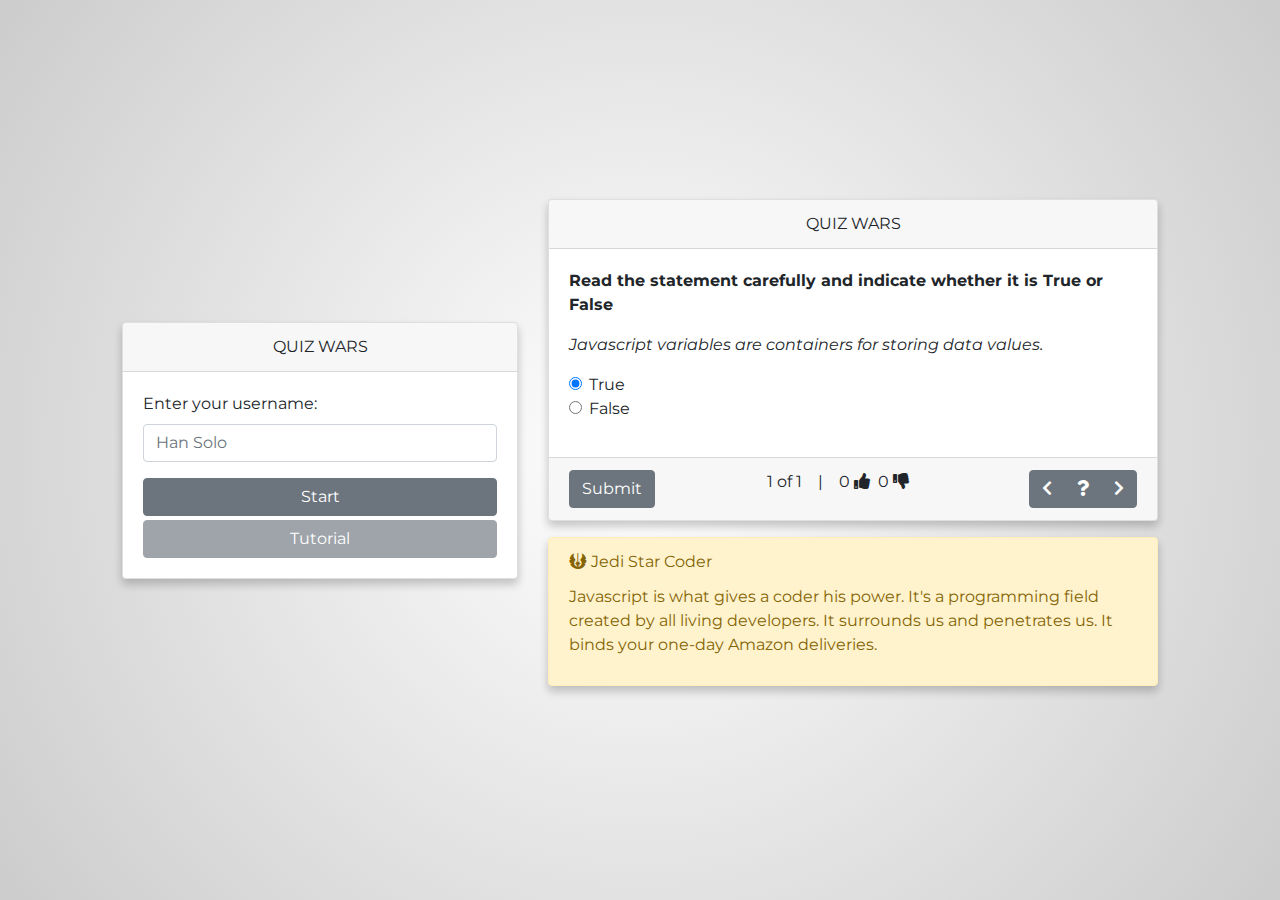
==== index.html @ 3e43fd4e "Add files via upload" ====
<!DOCTYPE html>
<html lang="en">
	<head>
		<!-- Required meta tags -->
		<meta charset="utf-8" />
		<meta name="viewport" content="width=device-width, initial-scale=1, shrink-to-fit=no" />

		<!-- Bootstrap CSS -->
		<link
			rel="stylesheet"
			href="https://stackpath.bootstrapcdn.com/bootstrap/4.4.1/css/bootstrap.min.css"
			integrity="sha384-Vkoo8x4CGsO3+Hhxv8T/Q5PaXtkKtu6ug5TOeNV6gBiFeWPGFN9MuhOf23Q9Ifjh"
			crossorigin="anonymous"
		/>

		<!-- Google Fonts -->
		<link href="https://fonts.googleapis.com/css?family=Montserrat&display=swap" rel="stylesheet" />

		<!-- Font Awesome -->
		<link href="https://cdnjs.cloudflare.com/ajax/libs/font-awesome/5.13.0/css/all.min.css" rel="stylesheet" />

		<!-- Quizzlet Stylesheet -->
		<link href="css/styles.css" rel="stylesheet" />

		<title>EDPS 6447 Summer 2020</title>
	</head>
	<body>
		<div class="container-fluid" style="height: 100vh;">
			<div class="row justify-content-center align-items-center h-100">
				<div id="sec_landing" class="col-8 col-md-6 col-lg-4">
					<div class="card">
						<div class="card-header">QUIZ WARS</div>
						<div class="card-body">
							<form>
								<label for="input_username">Enter your username: </label>
								<input id="input_username" class="form-control" type="text" placeholder="Han Solo">
							</form>
							<button id="btn_start" type="button" class="btn btn-secondary w-100 mt-3">Start</i></button>
							<button id="btn_tutorial" type="button" class="btn btn-secondary w-100 mt-1" disabled>Tutorial</i></button>
						</div>
					</div>
				</div>
				<div id="sec_quiz" class="col-10 col-md-8 col-lg-6">
					<div class="card">
						<div class="card-header">QUIZ WARS</div>
						<div class="card-body">
							<p class="font-weight-bold">Read the statement carefully and indicate whether it is True or False</p>
							<p id="text_statement" class="font-italic">Javascript variables are containers for storing data values.</p>
							<div class="form-check">
								<input class="form-check-input" type="radio" name="quizzlet_input" id="input_1" value="option1" checked />
								<label class="form-check-label" for="input_1">True</label>
							</div>
							<div class="form-check mb-3">
								<input class="form-check-input" type="radio" name="quizzlet_input" id="input_2" value="option2" />
								<label class="form-check-label" for="input_2">False</label>
							</div>
							<div id="cont_success" class="alert alert-success d-none" role="alert">
								Your answer is correct.
							</div>
							<div id="cont_danger" class="alert alert-danger d-none" role="alert">
								Your answer is incorrect.
							</div>
						</div>
						<div class="card-footer">
							<div class="d-flex justify-content-between">
								<button id="btn_submit" type="button" class="btn btn-secondary">Submit</button>
								<div>
									<span id="text_question_id">1</span> of <span id="text_question_total">1</span
									><span class="ml-3 mr-3">|</span><span id="text_question_correct">0</span
									><i class="fas fa-thumbs-up ml-1 mr-2"></i><span id="text_question_incorrect">0</span
									><i class="fas fa-thumbs-down ml-1 mr-2"></i>
								</div>
								<div class="btn-group" role="group" aria-label="Basic example">
									<button id="btn_previous" type="button" class="btn btn-secondary">
										<i class="fas fa-chevron-left"></i>
									</button>
									<button id="btn_hint" type="button" class="btn btn-secondary">
										<i class="fas fa-question"></i>
									</button>
									<button id="btn_next" type="button" class="btn btn-secondary"><i class="fas fa-chevron-right"></i></button>
								</div>
							</div>
						</div>
					</div>
					<div class="alert alert-warning mt-3">
						<span><i class="fas fa-jedi mb-3"></i> Jedi Star Coder</span>
						<p id="text_agent_dialogue">
							Javascript is what gives a coder his power. It's a programming field created by all living developers. It surrounds us and
							penetrates us. It binds your one-day Amazon deliveries.
						</p>
					</div>
				</div>
			</div>
		</div>

		<!-- Optional JavaScript -->
		<!-- jQuery first, then Popper.js, then Bootstrap JS -->
		<script
			src="https://code.jquery.com/jquery-3.4.1.slim.min.js"
			integrity="sha384-J6qa4849blE2+poT4WnyKhv5vZF5SrPo0iEjwBvKU7imGFAV0wwj1yYfoRSJoZ+n"
			crossorigin="anonymous"
		></script>
		<script
			src="https://cdn.jsdelivr.net/npm/popper.js@1.16.0/dist/umd/popper.min.js"
			integrity="sha384-Q6E9RHvbIyZFJoft+2mJbHaEWldlvI9IOYy5n3zV9zzTtmI3UksdQRVvoxMfooAo"
			crossorigin="anonymous"
		></script>
		<script
			src="https://stackpath.bootstrapcdn.com/bootstrap/4.4.1/js/bootstrap.min.js"
			integrity="sha384-wfSDF2E50Y2D1uUdj0O3uMBJnjuUD4Ih7YwaYd1iqfktj0Uod8GCExl3Og8ifwB6"
			crossorigin="anonymous"
		></script>	
        <script src="js/variable.js"></script>
	</body>
</html>
---- css/styles.css ----
* {
	font-family: "Montserrat", sans-serif;
}
body {
	background: rgb(255, 255, 255);
	background: radial-gradient(circle, rgba(255, 255, 255, 1) 0%, rgba(204, 204, 204, 1) 100%);
}
div.card,
div.alert-warning {
	box-shadow: 0 4px 8px 0 rgba(0, 0, 0, 0.1), 0 6px 10px 0 rgba(0, 0, 0, 0.12);
}
.card-header {
	text-align: center;
}
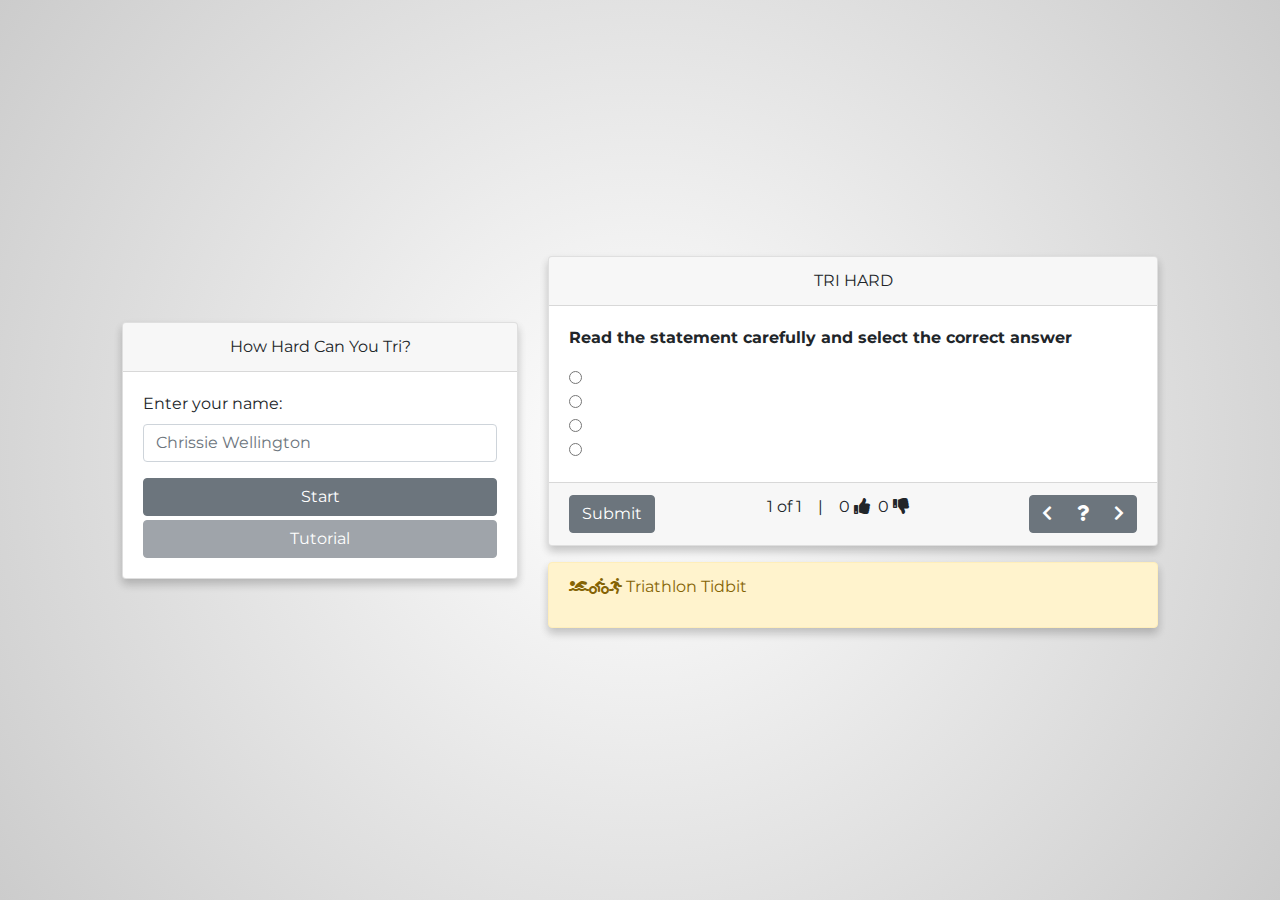
==== commit 3832cf7f: "Add files via upload" ====
--- a/index.html
+++ b/index.html
@@ -29,30 +29,38 @@
 			<div class="row justify-content-center align-items-center h-100">
 				<div id="sec_landing" class="col-8 col-md-6 col-lg-4">
 					<div class="card">
-						<div class="card-header">QUIZ WARS</div>
+						<div class="card-header">How Hard Can You Tri?</div>
 						<div class="card-body">
 							<form>
-								<label for="input_username">Enter your username: </label>
-								<input id="input_username" class="form-control" type="text" placeholder="Han Solo">
+								<label for="input_username">Enter your name: </label>
+								<input id="input_username" class="form-control" type="text" placeholder="Chrissie Wellington">
 							</form>
-							<button id="btn_start" type="button" class="btn btn-secondary w-100 mt-3">Start</i></button>
-							<button id="btn_tutorial" type="button" class="btn btn-secondary w-100 mt-1" disabled>Tutorial</i></button>
+							<button id="btn_start" type="button" class="btn btn-secondary w-100 mt-3">Start</button>
+							<button id="btn_tutorial" type="button" class="btn btn-secondary w-100 mt-1" disabled>Tutorial</button>
 						</div>
 					</div>
 				</div>
 				<div id="sec_quiz" class="col-10 col-md-8 col-lg-6">
 					<div class="card">
-						<div class="card-header">QUIZ WARS</div>
+						<div class="card-header">TRI HARD</div>
 						<div class="card-body">
-							<p class="font-weight-bold">Read the statement carefully and indicate whether it is True or False</p>
-							<p id="text_statement" class="font-italic">Javascript variables are containers for storing data values.</p>
+							<p class="font-weight-bold">Read the statement carefully and select the correct answer</p>
+							<p id="text_statement" class="font-italic"></p>
 							<div class="form-check">
-								<input class="form-check-input" type="radio" name="quizzlet_input" id="input_1" value="option1" checked />
-								<label class="form-check-label" for="input_1">True</label>
+								<input class="form-check-input" type="radio" name="quizzlet_input" id="input_1" value="option1" />
+								<label class="form-check-label" for="input_1"></label>
 							</div>
-							<div class="form-check mb-3">
-								<input class="form-check-input" type="radio" name="quizzlet_input" id="input_2" value="option2" />
-								<label class="form-check-label" for="input_2">False</label>
+                            <div class="form-check">
+								<input class="form-check-input" type="radio" name="quizzlet_input" id="input_2" value="option2"/>
+								<label class="form-check-label" for="input_2"></label>
+							</div>
+							<div class="form-check">
+								<input class="form-check-input" type="radio" name="quizzlet_input" id="input_3" value="option3" />
+								<label class="form-check-label" for="input_3"></label>
+							</div>
+                            <div class="form-check">
+								<input class="form-check-input" type="radio" name="quizzlet_input" id="input_4" value="option4" />
+								<label class="form-check-label" for="input_4"></label>
 							</div>
 							<div id="cont_success" class="alert alert-success d-none" role="alert">
 								Your answer is correct.
@@ -83,11 +91,8 @@
 						</div>
 					</div>
 					<div class="alert alert-warning mt-3">
-						<span><i class="fas fa-jedi mb-3"></i> Jedi Star Coder</span>
-						<p id="text_agent_dialogue">
-							Javascript is what gives a coder his power. It's a programming field created by all living developers. It surrounds us and
-							penetrates us. It binds your one-day Amazon deliveries.
-						</p>
+                        <span><i class="fas fa-swimmer"></i><i class="fas fa-biking"></i><i class="fas fa-running"></i> Triathlon Tidbit</span> 
+						<p id="text_agent_dialogue"></p>
 					</div>
 				</div>
 			</div>
@@ -109,7 +114,9 @@
 			src="https://stackpath.bootstrapcdn.com/bootstrap/4.4.1/js/bootstrap.min.js"
 			integrity="sha384-wfSDF2E50Y2D1uUdj0O3uMBJnjuUD4Ih7YwaYd1iqfktj0Uod8GCExl3Og8ifwB6"
 			crossorigin="anonymous"
-		></script>	
-        <script src="js/variable.js"></script>
+		></script>
+		<script src="js/variable.js"></script>
+		<script src="js/data.js"></script>
+        <script src="js/listener.js"></script>
 	</body>
 </html>
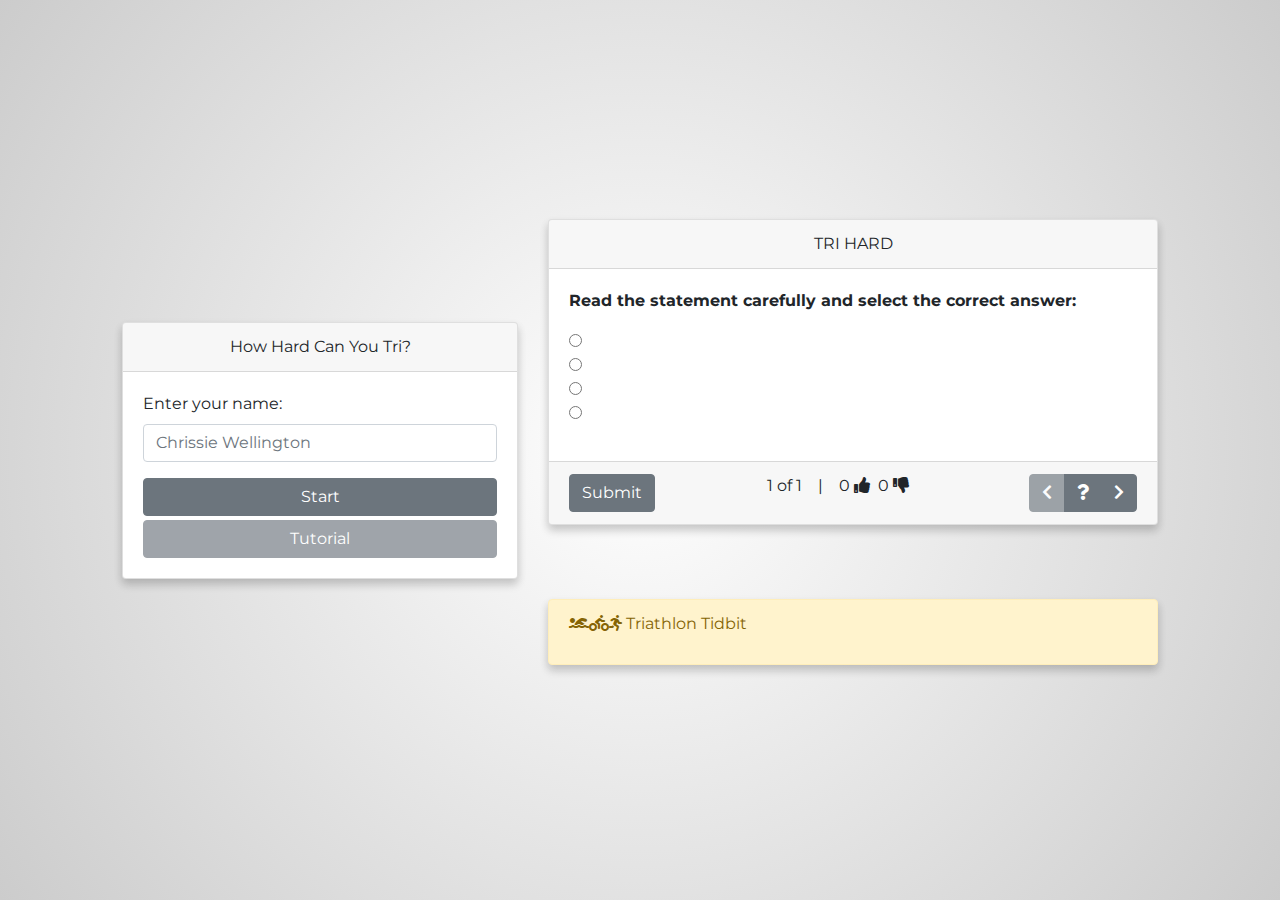
==== commit c0508b0a: "Add files via upload" ====
--- a/index.html
+++ b/index.html
@@ -42,25 +42,25 @@
 				</div>
 				<div id="sec_quiz" class="col-10 col-md-8 col-lg-6">
 					<div class="card">
-						<div class="card-header">TRI HARD</div>
+						<div class="card-header" id="quiz-header">TRI HARD</div>
 						<div class="card-body">
-							<p class="font-weight-bold">Read the statement carefully and select the correct answer</p>
+							<p class="font-weight-bold">Read the statement carefully and select the correct answer:</p>
 							<p id="text_statement" class="font-italic"></p>
 							<div class="form-check">
 								<input class="form-check-input" type="radio" name="quizzlet_input" id="input_1" value="option1" />
-								<label class="form-check-label" for="input_1"></label>
+								<label id="text_input1" class="form-check-label" for="input_1"></label>
 							</div>
                             <div class="form-check">
 								<input class="form-check-input" type="radio" name="quizzlet_input" id="input_2" value="option2"/>
-								<label class="form-check-label" for="input_2"></label>
+								<label id="text_input2" class="form-check-label" for="input_2"></label>
 							</div>
 							<div class="form-check">
 								<input class="form-check-input" type="radio" name="quizzlet_input" id="input_3" value="option3" />
-								<label class="form-check-label" for="input_3"></label>
+								<label id="text_input3" class="form-check-label" for="input_3"></label>
 							</div>
-                            <div class="form-check">
+                            <div class="form-check mb-3">
 								<input class="form-check-input" type="radio" name="quizzlet_input" id="input_4" value="option4" />
-								<label class="form-check-label" for="input_4"></label>
+								<label id="text_input4" class="form-check-label" for="input_4"></label>
 							</div>
 							<div id="cont_success" class="alert alert-success d-none" role="alert">
 								Your answer is correct.
@@ -79,7 +79,7 @@
 									><i class="fas fa-thumbs-down ml-1 mr-2"></i>
 								</div>
 								<div class="btn-group" role="group" aria-label="Basic example">
-									<button id="btn_previous" type="button" class="btn btn-secondary">
+									<button id="btn_previous" type="button" class="btn btn-secondary" disabled>
 										<i class="fas fa-chevron-left"></i>
 									</button>
 									<button id="btn_hint" type="button" class="btn btn-secondary">
@@ -90,9 +90,13 @@
 							</div>
 						</div>
 					</div>
+                    <div class="alert alert-hint mt-3">
+                        <span></span> 
+						<p id="text_hint"></p>
+					</div>
 					<div class="alert alert-warning mt-3">
                         <span><i class="fas fa-swimmer"></i><i class="fas fa-biking"></i><i class="fas fa-running"></i> Triathlon Tidbit</span> 
-						<p id="text_agent_dialogue"></p>
+						<p id="text_tidbit"></p>
 					</div>
 				</div>
 			</div>
@@ -117,6 +121,7 @@
 		></script>
 		<script src="js/variable.js"></script>
 		<script src="js/data.js"></script>
-        <script src="js/listener.js"></script>
+		<script src="js/listener.js"></script>
+		<script src="js/controller.js"></script>
 	</body>
 </html>
